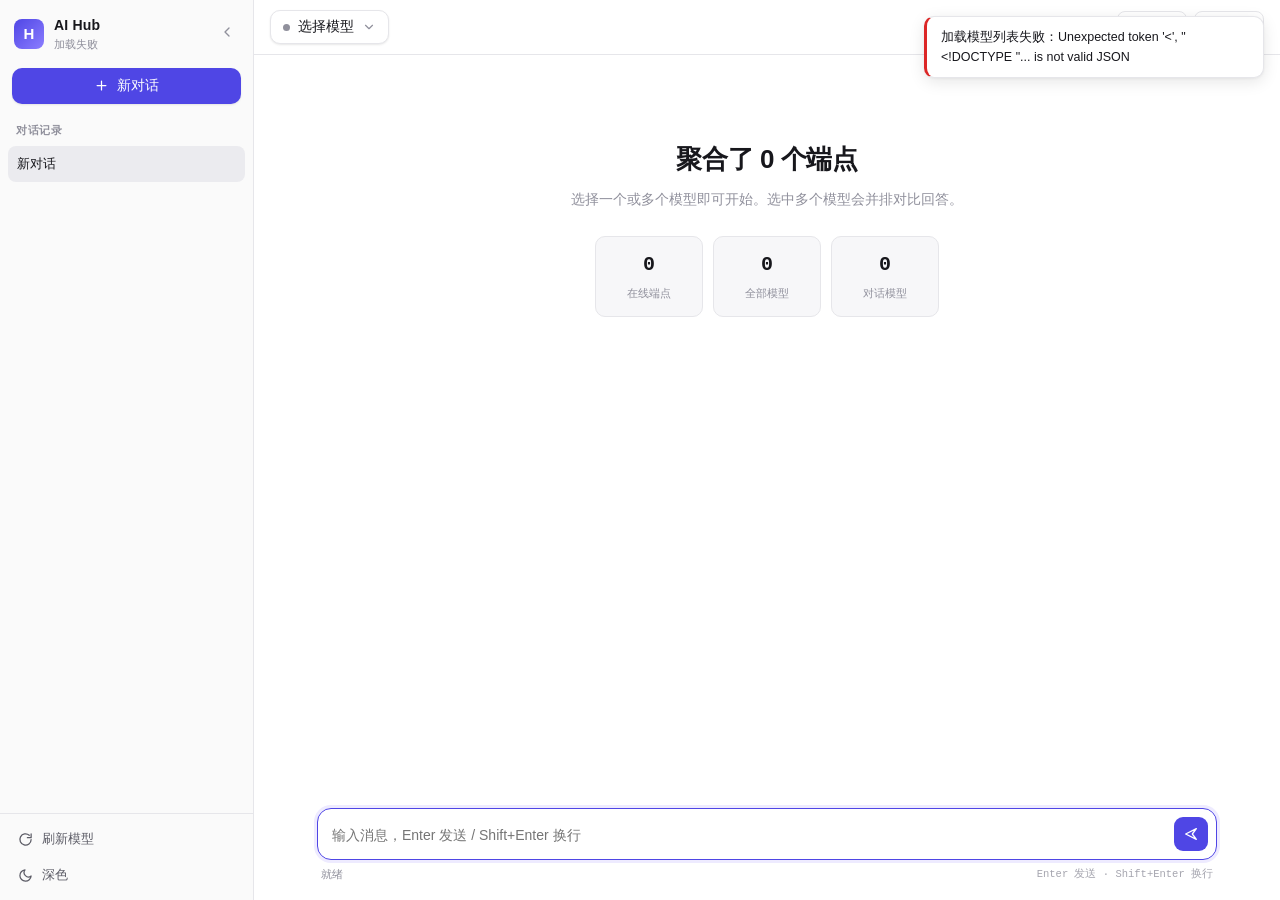
==== public/index.html @ 9d227c17 "init" ====
<!DOCTYPE html>
<html lang="zh-CN" data-theme="light">
<head>
<meta charset="UTF-8">
<meta name="viewport" content="width=device-width, initial-scale=1.0">
<title>AI Hub · 模型聚合台</title>
<link rel="stylesheet" href="style.css">
<link rel="icon" href="data:image/svg+xml,<svg xmlns='http://www.w3.org/2000/svg' viewBox='0 0 100 100'><text y='.9em' font-size='90'>🧭</text></svg>">
</head>
<body>
<div class="app">

  <!-- ============ 侧栏 ============ -->
  <aside class="sidebar" id="sidebar">
    <div class="brand">
      <div class="brand-logo">H</div>
      <div class="brand-text">
        <strong>AI Hub</strong>
        <span id="brandSub">正在载入…</span>
      </div>
      <button class="icon-btn collapse-btn" id="collapseBtn" title="收起侧栏">
        <svg viewBox="0 0 24 24"><path d="M15 6l-6 6 6 6"/></svg>
      </button>
    </div>

    <button class="new-btn" id="newChatBtn">
      <svg viewBox="0 0 24 24"><path d="M12 5v14M5 12h14"/></svg>
      新对话
    </button>

    <div class="conv-section">
      <div class="conv-head">对话记录</div>
      <div class="conv-list" id="convList"></div>
    </div>

    <div class="sidebar-foot">
      <button class="foot-btn" id="refreshBtn" title="重新拉取所有端点的模型列表">
        <svg viewBox="0 0 24 24"><path d="M21 12a9 9 0 11-3-6.7M21 3v6h-6"/></svg>
        刷新模型
      </button>
      <button class="foot-btn" id="themeBtn">
        <svg viewBox="0 0 24 24"><path d="M21 12.8A9 9 0 1111.2 3a7 7 0 009.8 9.8z"/></svg>
        <span id="themeLabel">深色</span>
      </button>
    </div>
  </aside>

  <!-- ============ 主区 ============ -->
  <main class="main">
    <header class="topbar">
      <div class="picker-wrap">
        <button class="model-trigger" id="modelTrigger">
          <span class="dot" id="triggerDot"></span>
          <span class="model-trigger-label" id="modelLabel">选择模型</span>
          <svg class="chev" viewBox="0 0 24 24"><path d="M6 9l6 6 6-6"/></svg>
        </button>

        <div class="picker-panel" id="pickerPanel" hidden>
          <div class="picker-top">
            <input type="text" id="modelSearch" placeholder="搜索模型 / 端点…" autocomplete="off">
            <label class="mini-check">
              <input type="checkbox" id="chatOnly" checked>
              仅对话模型
            </label>
          </div>
          <div class="picker-list" id="pickerList"></div>
          <div class="picker-foot">
            <span id="pickerHint">可多选，选中多个即开启对比模式</span>
            <button class="text-btn" id="clearSel">清空</button>
          </div>
        </div>
      </div>

      <div class="topbar-right">
        <button class="chip-btn" id="compareChip" hidden>
          <svg viewBox="0 0 24 24"><path d="M9 3v18M15 3v18M3 9h18M3 15h18"/></svg>
          <span id="compareChipText">对比 0</span>
        </button>
        <button class="chip-btn" id="paramBtn">
          <svg viewBox="0 0 24 24"><path d="M4 21v-7M4 10V3M12 21v-9M12 8V3M20 21v-5M20 12V3M1 14h6M9 8h6M17 16h6"/></svg>
          参数
        </button>
        <button class="chip-btn" id="exportBtn" title="导出当前对话为 Markdown">
          <svg viewBox="0 0 24 24"><path d="M12 3v12M7 10l5 5 5-5M5 21h14"/></svg>
          导出
        </button>
      </div>

      <!-- 参数面板 -->
      <div class="param-pop" id="paramPop" hidden>
        <div class="param-row">
          <label>系统提示词</label>
          <textarea id="pSystem" rows="3" placeholder="留空则不发送 system 消息"></textarea>
        </div>
        <div class="param-grid">
          <div class="param-row">
            <label>Temperature <b id="vTemp">0.7</b></label>
            <input type="range" id="pTemp" min="0" max="2" step="0.1" value="0.7">
          </div>
          <div class="param-row">
            <label>最大输出 tokens</label>
            <input type="number" id="pMax" placeholder="默认" min="1" max="200000">
          </div>
        </div>
        <label class="mini-check wide">
          <input type="checkbox" id="pStream" checked>
          流式输出（实时逐字显示）
        </label>
      </div>
    </header>

    <div class="chat-scroll" id="chatScroll">
      <div class="chat-inner" id="chatInner"></div>
    </div>

    <div class="composer">
      <div class="composer-box">
        <textarea id="input" rows="1" placeholder="输入消息，Enter 发送 / Shift+Enter 换行"></textarea>
        <button class="send-btn" id="sendBtn" title="发送">
          <svg viewBox="0 0 24 24"><path d="M4 12l16-8-6 8 6 8z"/></svg>
        </button>
        <button class="stop-btn" id="stopBtn" hidden title="停止生成">
          <svg viewBox="0 0 24 24"><rect x="6" y="6" width="12" height="12" rx="2"/></svg>
        </button>
      </div>
      <div class="composer-foot">
        <span id="statusLine">就绪</span>
        <span class="kbd-hint">Enter 发送 · Shift+Enter 换行</span>
      </div>
    </div>
  </main>
</div>

<div class="toast-wrap" id="toastWrap"></div>

<!-- 访问密码 -->
<div class="login-gate" id="loginGate" hidden>
  <div class="login-card">
    <div class="login-logo">H</div>
    <h2>需要访问密码</h2>
    <p>这个 AI Hub 开启了访问保护，输入密码后继续。</p>
    <div class="login-row">
      <input type="password" id="loginPw" placeholder="访问密码" autocomplete="current-password">
      <button id="loginBtn">进入</button>
    </div>
    <div class="login-err" id="loginErr"></div>
    <div class="login-tip">密码在服务端 <code>config.json</code> 的 <code>auth.password</code></div>
  </div>
</div>

<script src="app.js"></script>
</body>
</html>
---- public/style.css ----
/* ==========================================================
   AI Hub · 样式
   ========================================================== */
:root {
  --bg:        #ffffff;
  --bg-sub:    #f7f7f9;
  --bg-elev:   #ffffff;
  --bg-hover:  #f0f0f3;
  --bg-active: #ebebef;
  --sidebar:   #fafafa;
  --border:    #e6e6ea;
  --border-str:#d6d6dc;
  --text:      #17171c;
  --text-2:    #5c5c66;
  --text-3:    #90909c;
  --accent:    #4f46e5;
  --accent-soft:#eeebff;
  --accent-text:#ffffff;
  --ok:        #16a34a;
  --warn:      #d97706;
  --err:       #dc2626;
  --err-soft:  #fef2f2;
  --code-bg:   #f6f7f9;
  --shadow-sm: 0 1px 2px rgba(16,16,24,.06), 0 1px 3px rgba(16,16,24,.04);
  --shadow-md: 0 4px 16px rgba(16,16,24,.10), 0 1px 3px rgba(16,16,24,.06);
  --shadow-lg: 0 16px 48px rgba(16,16,24,.16);
  --radius:    10px;
  --radius-lg: 14px;
  --mono: ui-monospace, "SF Mono", "Cascadia Code", Consolas, "Liberation Mono", monospace;
}
[data-theme="dark"] {
  --bg:        #131318;
  --bg-sub:    #17171d;
  --bg-elev:   #1c1c23;
  --bg-hover:  #232330;
  --bg-active: #2a2a38;
  --sidebar:   #16161c;
  --border:    #2a2a34;
  --border-str:#3a3a47;
  --text:      #eceef2;
  --text-2:    #a2a4af;
  --text-3:    #71737f;
  --accent:    #7c74ff;
  --accent-soft:#24204a;
  --accent-text:#ffffff;
  --ok:        #4ade80;
  --warn:      #fbbf24;
  --err:       #f87171;
  --err-soft:  #2b1618;
  --code-bg:   #1a1a22;
  --shadow-sm: 0 1px 2px rgba(0,0,0,.4);
  --shadow-md: 0 4px 16px rgba(0,0,0,.45);
  --shadow-lg: 0 16px 48px rgba(0,0,0,.6);
}

* { box-sizing: border-box; margin: 0; padding: 0; }
/* 必须早于组件 display 规则生效，否则 flex/grid 会盖掉 hidden 属性 */
[hidden] { display: none !important; }
html, body { height: 100%; }
body {
  font-family: -apple-system, BlinkMacSystemFont, "Segoe UI", "PingFang SC",
               "Hiragino Sans GB", "Microsoft YaHei", sans-serif;
  background: var(--bg);
  color: var(--text);
  font-size: 14px;
  line-height: 1.6;
  -webkit-font-smoothing: antialiased;
  overflow: hidden;
}
svg { width: 16px; height: 16px; fill: none; stroke: currentColor; stroke-width: 2;
      stroke-linecap: round; stroke-linejoin: round; flex: none; }
button { font-family: inherit; font-size: inherit; cursor: pointer; border: none; background: none; color: inherit; }
input, textarea { font-family: inherit; font-size: inherit; color: inherit; }
::-webkit-scrollbar { width: 9px; height: 9px; }
::-webkit-scrollbar-thumb { background: var(--border-str); border-radius: 6px; border: 2px solid transparent; background-clip: content-box; }
::-webkit-scrollbar-thumb:hover { background: var(--text-3); background-clip: content-box; }
::-webkit-scrollbar-track { background: transparent; }

/* ============ 布局 ============ */
.app { display: flex; height: 100vh; }

/* ============ 侧栏 ============ */
.sidebar {
  width: 254px; flex: none; background: var(--sidebar);
  border-right: 1px solid var(--border);
  display: flex; flex-direction: column;
  transition: width .2s ease;
}
.sidebar.collapsed { width: 60px; }
.sidebar.collapsed .brand-text,
.sidebar.collapsed .new-btn span,
.sidebar.collapsed .conv-section,
.sidebar.collapsed .foot-btn span { display: none; }
.sidebar.collapsed .new-btn { justify-content: center; padding: 10px; }
.sidebar.collapsed .brand { justify-content: center; }
.sidebar.collapsed .collapse-btn svg { transform: rotate(180deg); }

.brand { display: flex; align-items: center; gap: 10px; padding: 14px 14px 10px; }
.brand-logo {
  width: 30px; height: 30px; flex: none; border-radius: 8px;
  background: linear-gradient(135deg, var(--accent), #8b7dff);
  color: #fff; font-weight: 700; font-size: 15px;
  display: grid; place-items: center;
}
.brand-text { display: flex; flex-direction: column; min-width: 0; flex: 1; }
.brand-text strong { font-size: 14px; letter-spacing: .2px; }
.brand-text span { font-size: 11px; color: var(--text-3); white-space: nowrap; overflow: hidden; text-overflow: ellipsis; }
.collapse-btn { color: var(--text-3); padding: 4px; border-radius: 6px; }
.collapse-btn:hover { background: var(--bg-hover); color: var(--text); }

.new-btn {
  display: flex; align-items: center; gap: 8px; justify-content: center;
  margin: 4px 12px 12px; padding: 9px 12px;
  background: var(--accent); color: var(--accent-text);
  border-radius: var(--radius); font-weight: 500;
  box-shadow: var(--shadow-sm); transition: filter .15s;
}
.new-btn:hover { filter: brightness(1.08); }
.new-btn svg { width: 15px; height: 15px; }

.conv-section { flex: 1; overflow-y: auto; padding: 0 8px; }
.conv-head {
  font-size: 11px; font-weight: 600; color: var(--text-3);
  text-transform: uppercase; letter-spacing: .06em;
  padding: 6px 8px;
}
.conv-item {
  display: flex; align-items: center; gap: 8px;
  padding: 8px 9px; border-radius: 8px; margin-bottom: 2px;
  cursor: pointer; color: var(--text-2); font-size: 13px;
  transition: background .12s;
}
.conv-item:hover { background: var(--bg-hover); color: var(--text); }
.conv-item.active { background: var(--bg-active); color: var(--text); font-weight: 500; }
.conv-item .title { flex: 1; white-space: nowrap; overflow: hidden; text-overflow: ellipsis; }
.conv-item .del { opacity: 0; color: var(--text-3); padding: 2px; border-radius: 5px; }
.conv-item:hover .del { opacity: 1; }
.conv-item .del:hover { color: var(--err); background: var(--err-soft); }

.sidebar-foot { padding: 8px; border-top: 1px solid var(--border); display: flex; flex-direction: column; gap: 2px; }
.foot-btn {
  display: flex; align-items: center; gap: 9px;
  padding: 8px 10px; border-radius: 8px;
  color: var(--text-2); font-size: 13px; width: 100%; text-align: left;
}
.foot-btn:hover { background: var(--bg-hover); color: var(--text); }
.foot-btn svg { width: 15px; height: 15px; }

/* ============ 主区 ============ */
.main { flex: 1; display: flex; flex-direction: column; min-width: 0; background: var(--bg); }

.topbar {
  display: flex; align-items: center; gap: 10px;
  padding: 10px 16px; border-bottom: 1px solid var(--border);
  position: relative; z-index: 40; background: var(--bg);
}
.picker-wrap { position: relative; }
.model-trigger {
  display: flex; align-items: center; gap: 8px;
  padding: 7px 12px; border: 1px solid var(--border);
  border-radius: var(--radius); background: var(--bg-elev);
  font-weight: 500; max-width: 420px; box-shadow: var(--shadow-sm);
}
.model-trigger:hover { border-color: var(--border-str); }
.model-trigger .dot { width: 7px; height: 7px; border-radius: 50%; background: var(--text-3); flex: none; }
.model-trigger .dot.ok { background: var(--ok); }
.model-trigger-label { white-space: nowrap; overflow: hidden; text-overflow: ellipsis; }
.model-trigger .chev { width: 14px; height: 14px; color: var(--text-3); }

.picker-panel {
  position: absolute; top: calc(100% + 6px); left: 0; width: 460px;
  background: var(--bg-elev); border: 1px solid var(--border);
  border-radius: var(--radius-lg); box-shadow: var(--shadow-lg);
  z-index: 100; overflow: hidden;
}
.picker-top { padding: 10px; border-bottom: 1px solid var(--border); display: flex; gap: 10px; align-items: center; }
.picker-top input[type=text] {
  flex: 1; padding: 7px 10px; border: 1px solid var(--border);
  border-radius: 8px; background: var(--bg-sub); outline: none;
}
.picker-top input[type=text]:focus { border-color: var(--accent); background: var(--bg-elev); }
.mini-check { display: flex; align-items: center; gap: 5px; font-size: 12px; color: var(--text-2); cursor: pointer; white-space: nowrap; }
.mini-check input { accent-color: var(--accent); }
.mini-check.wide { padding: 4px 0; }

.picker-list { max-height: 380px; overflow-y: auto; padding: 6px; }
.pick-group-head {
  display: flex; align-items: center; gap: 7px;
  padding: 8px 8px 4px; font-size: 11px; font-weight: 600;
  color: var(--text-3); text-transform: uppercase; letter-spacing: .05em;
}
.pick-group-head .badge { font-weight: 500; text-transform: none; letter-spacing: 0; }
.pick-group-head .badge.bad { color: var(--err); }
.pick-group-head .badge.good { color: var(--ok); }

.pick-item {
  display: flex; align-items: center; gap: 9px;
  padding: 7px 9px; border-radius: 8px; cursor: pointer; font-size: 13px;
}
.pick-item:hover { background: var(--bg-hover); }
.pick-item.sel { background: var(--accent-soft); }
.pick-item .box {
  width: 15px; height: 15px; border: 1.5px solid var(--border-str);
  border-radius: 4px; flex: none; display: grid; place-items: center;
}
.pick-item.sel .box { background: var(--accent); border-color: var(--accent); }
.pick-item.sel .box::after { content: ""; width: 8px; height: 4px; border-left: 2px solid #fff; border-bottom: 2px solid #fff; transform: rotate(-45deg) translate(1px,-1px); }
.pick-item .mid { font-family: var(--mono); font-size: 12px; }
.pick-item .tag {
  margin-left: auto; font-size: 10px; padding: 1px 6px; border-radius: 20px;
  background: var(--bg-active); color: var(--text-3);
}
.picker-foot {
  display: flex; align-items: center; justify-content: space-between;
  padding: 8px 12px; border-top: 1px solid var(--border);
  font-size: 11px; color: var(--text-3);
}
.text-btn { color: var(--accent); font-size: 11px; font-weight: 500; }
.text-btn:hover { text-decoration: underline; }

.topbar-right { margin-left: auto; display: flex; gap: 7px; align-items: center; }
.chip-btn {
  display: flex; align-items: center; gap: 6px;
  padding: 7px 11px; border: 1px solid var(--border);
  border-radius: 8px; color: var(--text-2); font-size: 12.5px;
  background: var(--bg-elev);
}
.chip-btn:hover { background: var(--bg-hover); color: var(--text); }
.chip-btn svg { width: 14px; height: 14px; }
#compareChip { border-color: var(--accent); color: var(--accent); background: var(--accent-soft); }

.param-pop {
  position: absolute; top: calc(100% + 6px); right: 16px; width: 340px;
  background: var(--bg-elev); border: 1px solid var(--border);
  border-radius: var(--radius-lg); box-shadow: var(--shadow-lg);
  padding: 14px; z-index: 100;
}
.param-row { margin-bottom: 12px; }
.param-row label { display: block; font-size: 12px; color: var(--text-2); margin-bottom: 5px; font-weight: 500; }
.param-row label b { color: var(--accent); font-family: var(--mono); }
.param-row textarea, .param-row input[type=number] {
  width: 100%; padding: 7px 10px; border: 1px solid var(--border);
  border-radius: 8px; background: var(--bg-sub); outline: none; resize: vertical;
}
.param-row textarea:focus, .param-row input[type=number]:focus { border-color: var(--accent); background: var(--bg-elev); }
.param-grid { display: grid; grid-template-columns: 1fr 1fr; gap: 12px; }
input[type=range] { width: 100%; accent-color: var(--accent); }

/* ============ 消息区 ============ */
.chat-scroll { flex: 1; overflow-y: auto; scroll-behavior: smooth; }
.chat-inner { max-width: 900px; margin: 0 auto; padding: 24px 20px 8px; }
.chat-inner.wide { max-width: 100%; }

.welcome { text-align: center; padding: 60px 20px; color: var(--text-3); }
.welcome h1 { font-size: 26px; color: var(--text); margin-bottom: 8px; letter-spacing: -.4px; }
.welcome p { font-size: 13.5px; margin-bottom: 26px; }
.welcome .stat-row { display: flex; gap: 10px; justify-content: center; flex-wrap: wrap; }
.welcome .stat {
  border: 1px solid var(--border); border-radius: var(--radius);
  padding: 12px 18px; background: var(--bg-sub); min-width: 108px;
}
.welcome .stat b { display: block; font-size: 20px; color: var(--text); font-family: var(--mono); }
.welcome .stat span { font-size: 11px; }

.msg { margin-bottom: 20px; display: flex; flex-direction: column; }
.msg.user { align-items: flex-end; }
.bubble-user {
  background: var(--accent); color: var(--accent-text);
  padding: 10px 14px; border-radius: 14px 14px 4px 14px;
  max-width: 78%; white-space: pre-wrap; word-break: break-word;
}
.bubble-user .attached { font-size: 12px; opacity: .8; margin-bottom: 4px; }

/* 对比模式：多列 */
.compare-grid { display: grid; gap: 12px; width: 100%; align-items: start; }
.cmp-col {
  border: 1px solid var(--border); border-radius: var(--radius-lg);
  background: var(--bg-sub); overflow: hidden; display: flex; flex-direction: column; min-width: 0;
}
.cmp-head {
  display: flex; align-items: center; gap: 7px; padding: 8px 12px;
  background: var(--bg-elev); border-bottom: 1px solid var(--border);
  font-size: 12px; font-family: var(--mono);
}
.cmp-head .cdot { width: 6px; height: 6px; border-radius: 50%; background: var(--text-3); flex: none; }
.cmp-head .cdot.ok { background: var(--ok); }
.cmp-head .cdot.err { background: var(--err); }
.cmp-head .cname { white-space: nowrap; overflow: hidden; text-overflow: ellipsis; }
.cmp-head .cmeta { margin-left: auto; color: var(--text-3); font-size: 11px; flex: none; }
.cmp-body { padding: 12px 14px; flex: 1; overflow-x: auto; }

.bubble-ai { width: 100%; }
.ai-head { display: flex; align-items: center; gap: 8px; font-size: 11.5px; color: var(--text-3); margin-bottom: 6px; }
.ai-head .mname { font-family: var(--mono); font-size: 11px; color: var(--text-2); }
.ai-body { word-break: break-word; overflow-wrap: anywhere; }
.ai-body > *:first-child { margin-top: 0; }
.ai-body > *:last-child { margin-bottom: 0; }

/* 思考过程折叠 */
.think {
  border-left: 2px solid var(--border-str); padding: 6px 0 6px 12px;
  margin: 0 0 12px; color: var(--text-3); font-size: 12.5px;
}
.think summary { cursor: pointer; font-size: 12px; color: var(--text-3); user-select: none; }
.think summary:hover { color: var(--text-2); }
.think .think-body { margin-top: 6px; white-space: pre-wrap; font-family: var(--mono); font-size: 11.5px; line-height: 1.65; max-height: 320px; overflow-y: auto; }

.err-box {
  border: 1px solid var(--err); background: var(--err-soft);
  color: var(--err); border-radius: var(--radius); padding: 10px 12px;
  font-size: 12.5px; font-family: var(--mono); white-space: pre-wrap; word-break: break-word;
}
.err-box .err-title { font-weight: 700; font-family: inherit; display: block; margin-bottom: 4px; }

.cursor { display: inline-block; width: 7px; height: 15px; background: var(--accent);
         vertical-align: text-bottom; animation: blink 1s steps(2) infinite; border-radius: 1px; }
@keyframes blink { 50% { opacity: 0; } }

.msg-actions { display: flex; gap: 4px; margin-top: 8px; opacity: 0; transition: opacity .15s; }
.bubble-ai:hover .msg-actions { opacity: 1; }
.act-btn {
  display: flex; align-items: center; gap: 4px; padding: 3px 7px;
  border-radius: 6px; font-size: 11px; color: var(--text-3);
}
.act-btn:hover { background: var(--bg-hover); color: var(--text); }
.act-btn svg { width: 12px; height: 12px; }

/* Markdown */
.ai-body h1, .ai-body h2, .ai-body h3, .ai-body h4 { margin: 18px 0 9px; line-height: 1.35; font-weight: 650; }
.ai-body h1 { font-size: 1.42em; } .ai-body h2 { font-size: 1.24em; } .ai-body h3 { font-size: 1.1em; } .ai-body h4 { font-size: 1em; }
.ai-body p { margin: 0 0 11px; }
.ai-body ul, .ai-body ol { margin: 0 0 11px; padding-left: 22px; }
.ai-body li { margin-bottom: 4px; }
.ai-body li > ul, .ai-body li > ol { margin-top: 4px; }
.ai-body a { color: var(--accent); text-decoration: none; }
.ai-body a:hover { text-decoration: underline; }
.ai-body blockquote {
  border-left: 3px solid var(--border-str); padding: 2px 0 2px 13px;
  margin: 0 0 11px; color: var(--text-2);
}
.ai-body hr { border: none; border-top: 1px solid var(--border); margin: 16px 0; }
.ai-body code.inline {
  font-family: var(--mono); font-size: .875em; background: var(--code-bg);
  border: 1px solid var(--border); padding: 1px 5px; border-radius: 5px;
}
.ai-body table { border-collapse: collapse; width: 100%; margin: 0 0 12px; font-size: 13px; display: block; overflow-x: auto; }
.ai-body th, .ai-body td { border: 1px solid var(--border); padding: 6px 10px; text-align: left; }
.ai-body th { background: var(--bg-sub); font-weight: 600; }
.ai-body img { max-width: 100%; border-radius: 8px; }

.code-block { margin: 0 0 12px; border: 1px solid var(--border); border-radius: var(--radius); overflow: hidden; background: var(--code-bg); }
.code-head {
  display: flex; align-items: center; justify-content: space-between;
  padding: 5px 10px; background: var(--bg-elev); border-bottom: 1px solid var(--border);
  font-size: 11px; color: var(--text-3); font-family: var(--mono);
}
.code-head .copy-code { color: var(--text-3); font-size: 11px; padding: 2px 7px; border-radius: 5px; }
.code-head .copy-code:hover { background: var(--bg-hover); color: var(--text); }
.code-block pre { margin: 0; padding: 11px 13px; overflow-x: auto; }
.code-block code { font-family: var(--mono); font-size: 12.5px; line-height: 1.6; color: var(--text); }

/* ============ 输入区 ============ */
.composer { padding: 6px 20px 16px; background: var(--bg); }
.composer-box {
  max-width: 900px; margin: 0 auto; display: flex; align-items: flex-end; gap: 8px;
  border: 1px solid var(--border-str); border-radius: var(--radius-lg);
  padding: 8px 8px 8px 14px; background: var(--bg-elev);
  box-shadow: var(--shadow-sm); transition: border-color .15s, box-shadow .15s;
}
.composer-box:focus-within { border-color: var(--accent); box-shadow: 0 0 0 3px var(--accent-soft); }
.composer-box textarea {
  flex: 1; border: none; outline: none; resize: none; background: transparent;
  max-height: 220px; line-height: 1.6; padding: 5px 0;
}
.send-btn, .stop-btn {
  width: 34px; height: 34px; flex: none; border-radius: 9px;
  display: grid; place-items: center;
  background: var(--accent); color: var(--accent-text);
}
.send-btn:hover { filter: brightness(1.1); }
.send-btn:disabled { opacity: .35; cursor: not-allowed; filter: none; }
.stop-btn { background: var(--err); }
.composer-foot {
  max-width: 900px; margin: 6px auto 0; display: flex; justify-content: space-between;
  font-size: 11px; color: var(--text-3); padding: 0 4px;
}
.kbd-hint { font-family: var(--mono); font-size: 10.5px; opacity: .8; }

/* ============ 访问密码 ============ */
.login-gate {
  position: fixed; inset: 0; z-index: 900;
  background: var(--bg-sub);
  display: grid; place-items: center; padding: 20px;
}
.login-card {
  width: 360px; max-width: 100%; text-align: center;
  background: var(--bg-elev); border: 1px solid var(--border);
  border-radius: 16px; padding: 32px 26px 24px; box-shadow: var(--shadow-lg);
}
.login-logo {
  width: 46px; height: 46px; margin: 0 auto 16px; border-radius: 13px;
  background: linear-gradient(135deg, var(--accent), #8b7dff);
  color: #fff; font-weight: 700; font-size: 21px; display: grid; place-items: center;
}
.login-card h2 { font-size: 17px; margin-bottom: 7px; }
.login-card > p { font-size: 12.5px; color: var(--text-3); margin-bottom: 20px; line-height: 1.6; }
.login-row { display: flex; gap: 8px; }
.login-row input {
  flex: 1; padding: 10px 12px; border: 1px solid var(--border-str);
  border-radius: 10px; background: var(--bg-sub); outline: none;
}
.login-row input:focus { border-color: var(--accent); background: var(--bg-elev); }
.login-row button {
  padding: 10px 20px; border-radius: 10px; font-weight: 500;
  background: var(--accent); color: var(--accent-text);
}
.login-row button:hover { filter: brightness(1.08); }
.login-row button:disabled { opacity: .5; cursor: not-allowed; }
.login-err { color: var(--err); font-size: 12px; margin-top: 10px; min-height: 17px; }
.login-tip { font-size: 11px; color: var(--text-3); margin-top: 14px; line-height: 1.7; }
.login-tip code {
  font-family: var(--mono); background: var(--code-bg);
  border: 1px solid var(--border); padding: 1px 4px; border-radius: 4px; font-size: 10.5px;
}

/* ============ Toast ============ */
.toast-wrap { position: fixed; top: 16px; right: 16px; z-index: 999; display: flex; flex-direction: column; gap: 8px; }
.toast {
  background: var(--bg-elev); border: 1px solid var(--border);
  border-left: 3px solid var(--accent);
  border-radius: var(--radius); padding: 10px 14px; font-size: 12.5px;
  box-shadow: var(--shadow-md); max-width: 340px;
  animation: slideIn .2s ease; word-break: break-word;
}
.toast.err { border-left-color: var(--err); }
.toast.ok  { border-left-color: var(--ok); }
@keyframes slideIn { from { opacity: 0; transform: translateX(20px); } }

/* ============ 响应式 ============ */
@media (max-width: 820px) {
  .sidebar { position: absolute; height: 100%; z-index: 200; box-shadow: var(--shadow-lg); }
  .sidebar:not(.collapsed) { width: 254px; }
  .sidebar.collapsed { width: 0; overflow: hidden; border: none; }
  .picker-panel { width: calc(100vw - 40px); }
  .bubble-user { max-width: 92%; }
  .compare-grid { grid-template-columns: 1fr !important; }
}
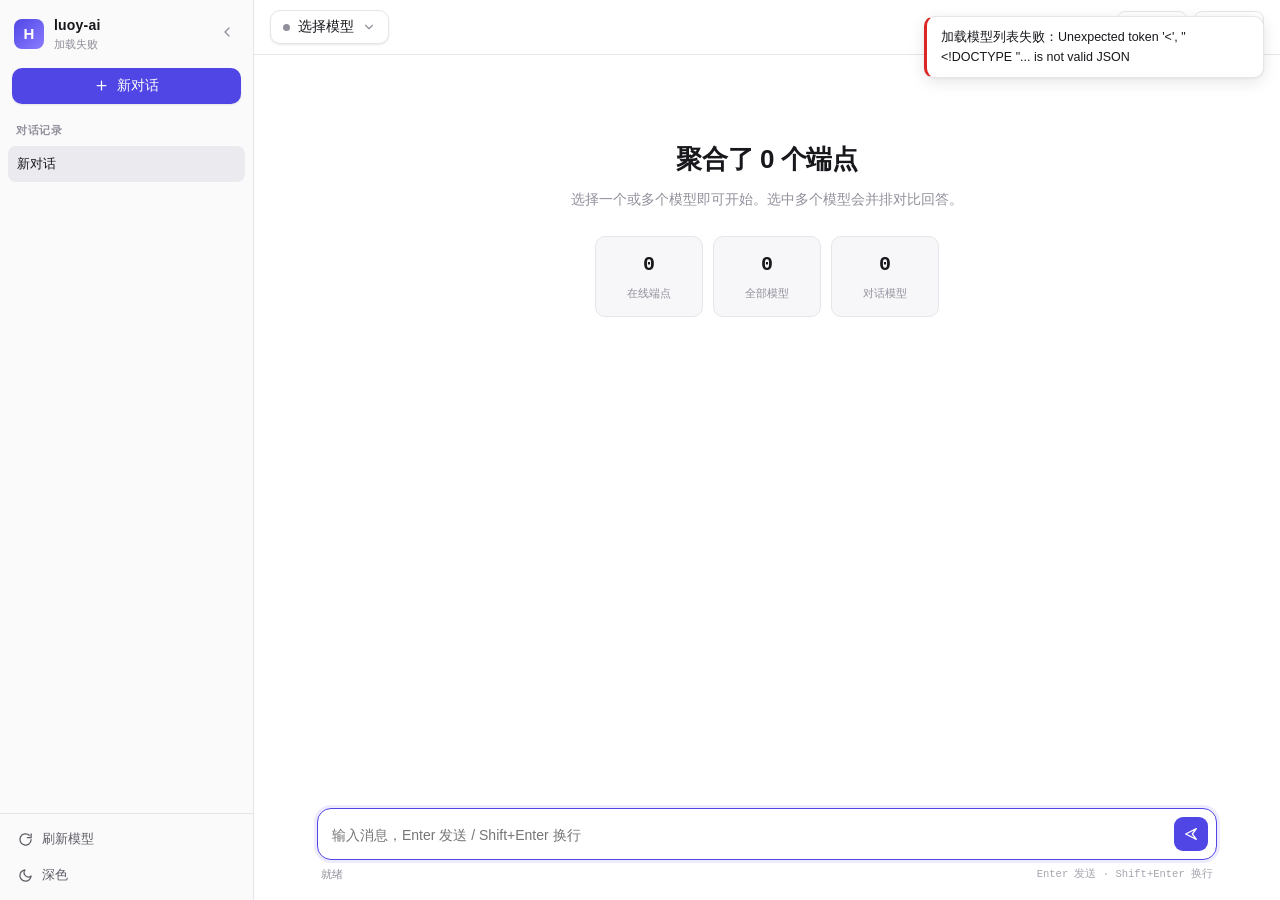
==== commit 2f0765b3: "rename to luoy-ai" ====
--- a/public/index.html
+++ b/public/index.html
@@ -3,7 +3,7 @@
 <head>
 <meta charset="UTF-8">
 <meta name="viewport" content="width=device-width, initial-scale=1.0">
-<title>AI Hub · 模型聚合台</title>
+<title>luoy-ai</title>
 <link rel="stylesheet" href="style.css">
 <link rel="icon" href="data:image/svg+xml,<svg xmlns='http://www.w3.org/2000/svg' viewBox='0 0 100 100'><text y='.9em' font-size='90'>🧭</text></svg>">
 </head>
@@ -15,7 +15,7 @@
     <div class="brand">
       <div class="brand-logo">H</div>
       <div class="brand-text">
-        <strong>AI Hub</strong>
+        <strong>luoy-ai</strong>
         <span id="brandSub">正在载入…</span>
       </div>
       <button class="icon-btn collapse-btn" id="collapseBtn" title="收起侧栏">
@@ -138,7 +138,7 @@
   <div class="login-card">
     <div class="login-logo">H</div>
     <h2>需要访问密码</h2>
-    <p>这个 AI Hub 开启了访问保护，输入密码后继续。</p>
+    <p>这个 luoy-ai 开启了访问保护，输入密码后继续。</p>
     <div class="login-row">
       <input type="password" id="loginPw" placeholder="访问密码" autocomplete="current-password">
       <button id="loginBtn">进入</button>
--- a/public/style.css
+++ b/public/style.css
@@ -1,5 +1,5 @@
 /* ==========================================================
-   AI Hub · 样式
+   luoy-ai · 样式
    ========================================================== */
 :root {
   --bg:        #ffffff;
